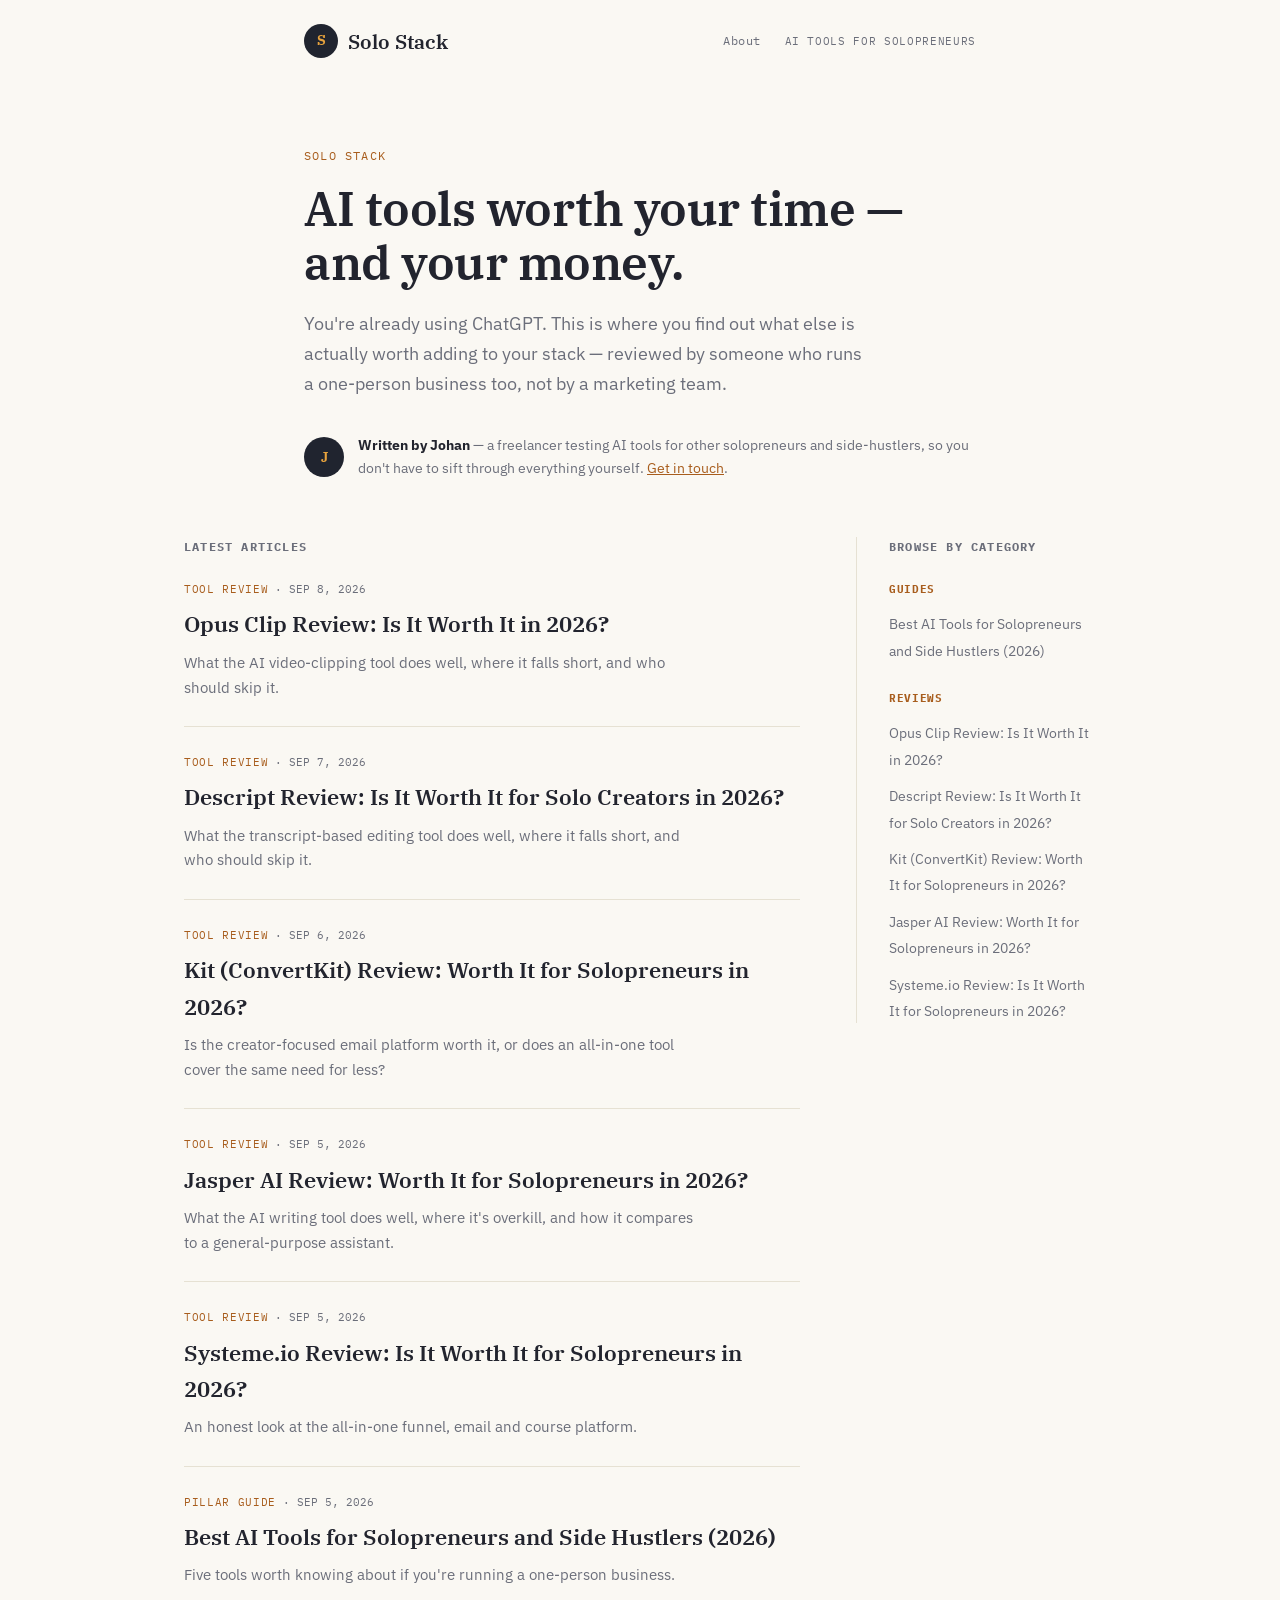
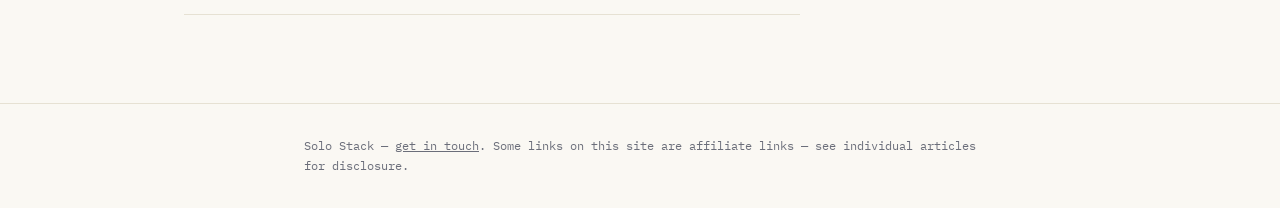
==== index.html @ bbc4b6cd "Daily growth research + technical SEO fixes Tasks 1, 2, 4 (growth-research routine): - GROWTH-IDEAS." ====
<!DOCTYPE html>
<html lang="en">
<head>
<meta charset="UTF-8">
<meta name="viewport" content="width=device-width, initial-scale=1.0">
<meta name="robots" content="index, follow, max-image-preview:large">
<meta name="google-site-verification" content="SEpS_wqrrKVFIqMO_SS4Vn17Q5BMtBhc1hnk3ogYM_o" />
<meta name="ahrefs-site-verification" content="18bd1f32940e25387798c286381d77ebb1db2bbf3f4e9638c54b902e2a8c98dd" />
<title>Solo Stack — AI tools for solopreneurs and side-hustlers</title>
<meta name="description" content="Honest, practical reviews of AI tools for freelancers, solopreneurs and side-hustlers. No hype, just what actually works.">
<link rel="canonical" href="https://johan1974.github.io/solo-stack-blog/">
<link rel="icon" type="image/svg+xml" href="assets/favicon.svg">
<link rel="apple-touch-icon" href="apple-touch-icon.png">
<link rel="manifest" href="manifest.json">
<link rel="preconnect" href="https://fonts.googleapis.com">
<link rel="preconnect" href="https://fonts.gstatic.com" crossorigin>
<link href="https://fonts.googleapis.com/css2?family=IBM+Plex+Serif:wght@600;700&family=IBM+Plex+Mono:wght@400;600&family=IBM+Plex+Sans:wght@400;700&display=swap" rel="stylesheet">
<link rel="alternate" type="application/rss+xml" title="Solo Stack" href="feed.xml">
<meta property="og:type" content="website">
<meta property="og:site_name" content="Solo Stack">
<meta property="og:title" content="Solo Stack — AI tools for solopreneurs and side-hustlers">
<meta property="og:description" content="Honest, practical reviews of AI tools for freelancers, solopreneurs and side-hustlers. No hype, just what actually works.">
<meta property="og:url" content="https://johan1974.github.io/solo-stack-blog/">
<meta property="og:image" content="https://johan1974.github.io/solo-stack-blog/assets/og-image.png">
<meta name="twitter:card" content="summary_large_image">
<meta name="twitter:title" content="Solo Stack — AI tools for solopreneurs and side-hustlers">
<meta name="twitter:description" content="Honest, practical reviews of AI tools for freelancers, solopreneurs and side-hustlers. No hype, just what actually works.">
<meta name="twitter:image" content="https://johan1974.github.io/solo-stack-blog/assets/og-image.png">
<link rel="stylesheet" href="style.css">
<script type="application/ld+json">
{
  "@context": "https://schema.org",
  "@type": "WebSite",
  "name": "Solo Stack",
  "url": "https://johan1974.github.io/solo-stack-blog/",
  "description": "Honest, practical reviews of AI tools for freelancers, solopreneurs and side-hustlers.",
  "author": {"@type": "Person", "name": "Johan"}
}
</script>
</head>
<body>

<header class="site">
  <div class="wrap">
    <a class="logo" href="./">
      <span class="mark"><span>S</span></span>
      <span class="name">Solo Stack</span>
    </a>
    <nav class="site-nav">
      <a href="about.html">About</a>
      <span class="tagline">AI tools for solopreneurs</span>
    </nav>
  </div>
</header>

<main>
<div class="hero wrap">
  <p class="eyebrow">Solo Stack</p>
  <h1>AI tools worth your time&nbsp;— and your money.</h1>
  <p class="lede">You're already using ChatGPT. This is where you find out what else is actually worth adding to your stack — reviewed by someone who runs a one-person business too, not by a marketing team.</p>

  <div class="author-line">
    <div class="avatar">J</div>
    <p><b>Written by Johan</b> — a freelancer testing AI tools for other solopreneurs and side-hustlers, so you don't have to sift through everything yourself. <a href="contact.html">Get in touch</a>.</p>
  </div>
</div>

<section class="articles wrap-wide">
  <div class="layout">

    <div>
      <h2>Latest articles</h2>
      <div class="article-list" id="article-list">
        <a class="article-card" href="articles/opus-clip-review.html">
          <p class="kicker">Tool review<span class="card-date"> · Sep 8, 2026</span></p>
          <h3>Opus Clip Review: Is It Worth It in 2026?</h3>
          <p>What the AI video-clipping tool does well, where it falls short, and who should skip it.</p>
        </a>

        <a class="article-card" href="articles/descript-review.html">
          <p class="kicker">Tool review<span class="card-date"> · Sep 7, 2026</span></p>
          <h3>Descript Review: Is It Worth It for Solo Creators in 2026?</h3>
          <p>What the transcript-based editing tool does well, where it falls short, and who should skip it.</p>
        </a>

        <a class="article-card" href="articles/kit-convertkit-review.html">
          <p class="kicker">Tool review<span class="card-date"> · Sep 6, 2026</span></p>
          <h3>Kit (ConvertKit) Review: Worth It for Solopreneurs in 2026?</h3>
          <p>Is the creator-focused email platform worth it, or does an all-in-one tool cover the same need for less?</p>
        </a>

        <a class="article-card" href="articles/jasper-ai-review.html">
          <p class="kicker">Tool review<span class="card-date"> · Sep 5, 2026</span></p>
          <h3>Jasper AI Review: Worth It for Solopreneurs in 2026?</h3>
          <p>What the AI writing tool does well, where it's overkill, and how it compares to a general-purpose assistant.</p>
        </a>

        <a class="article-card" href="articles/systeme-io-review.html">
          <p class="kicker">Tool review<span class="card-date"> · Sep 5, 2026</span></p>
          <h3>Systeme.io Review: Is It Worth It for Solopreneurs in 2026?</h3>
          <p>An honest look at the all-in-one funnel, email and course platform.</p>
        </a>

        <a class="article-card" href="articles/best-ai-tools-for-solopreneurs-2026.html">
          <p class="kicker">Pillar guide<span class="card-date"> · Sep 5, 2026</span></p>
          <h3>Best AI Tools for Solopreneurs and Side Hustlers (2026)</h3>
          <p>Five tools worth knowing about if you're running a one-person business.</p>
        </a>
      </div>
    </div>

    <aside class="sidebar" aria-label="Browse articles by category">
      <h2>Browse by category</h2>
      <div id="category-index">
        <div class="sidebar-cat" id="guides">
          <h3>Guides</h3>
          <ul>
            <li><a href="articles/best-ai-tools-for-solopreneurs-2026.html">Best AI Tools for Solopreneurs and Side Hustlers (2026)</a></li>
          </ul>
        </div>

        <div class="sidebar-cat" id="reviews">
          <h3>Reviews</h3>
          <ul>
            <li><a href="articles/opus-clip-review.html">Opus Clip Review: Is It Worth It in 2026?</a></li>
            <li><a href="articles/descript-review.html">Descript Review: Is It Worth It for Solo Creators in 2026?</a></li>
            <li><a href="articles/kit-convertkit-review.html">Kit (ConvertKit) Review: Worth It for Solopreneurs in 2026?</a></li>
            <li><a href="articles/jasper-ai-review.html">Jasper AI Review: Worth It for Solopreneurs in 2026?</a></li>
            <li><a href="articles/systeme-io-review.html">Systeme.io Review: Is It Worth It for Solopreneurs in 2026?</a></li>
          </ul>
        </div>
      </div>
    </aside>

  </div>
</section>
</main>

<footer class="site">
  <div class="wrap">
    Solo Stack — <a href="contact.html">get in touch</a>. Some links on this site are affiliate links — see individual articles for disclosure.
  </div>
</footer>

<script data-goatcounter="https://solo-stack-blog.goatcounter.com/count" async src="//gc.zgo.at/count.js"></script>
</body>
</html>
---- style.css ----
:root{
  --bg-page:#FAF8F3;
  --bg-frame:#F3F0E7;
  --bg-dark:#20242F;
  --ink:#22242E;
  --ink-dim:#6B6E7A;
  --accent:#A85D1D;
  --accent-soft:#E8A33D;
  --line:#E6E1D3;
  --mono:'IBM Plex Mono', ui-monospace, 'SF Mono', Consolas, monospace;
  --sans:'IBM Plex Sans', -apple-system, 'Segoe UI', sans-serif;
  --display:'IBM Plex Serif', Georgia, 'Times New Roman', serif;
}

*{box-sizing:border-box;}

html{scroll-behavior:smooth;}

body{
  background:var(--bg-page);
  color:var(--ink);
  font-family:var(--sans);
  line-height:1.65;
  margin:0;
}

.wrap{max-width:720px;margin:0 auto;padding:0 24px;}
.wrap-wide{max-width:960px;margin:0 auto;padding:0 24px;}

.layout{display:grid;grid-template-columns:1fr 240px;gap:56px;align-items:start;}
@media (max-width:760px){
  .layout{grid-template-columns:1fr;}
  /* The sidebar's left border/padding only make sense next to a column —
     once it stacks below the article list, switch to a top divider instead
     of leaving a stray vertical bar and indent with nothing beside it. */
  .sidebar{border-left:none;border-top:1px solid var(--line);padding-left:0;padding-top:36px;margin-top:8px;}
}

a{color:var(--accent);}
a:hover{color:var(--ink);}

/* ---- Header ---- */
header.site{
  padding:24px 0;
}
header.site .wrap{
  display:flex;
  align-items:center;
  justify-content:space-between;
  gap:16px;
  flex-wrap:wrap;
}
@media (max-width:600px){
  header.site .wrap{flex-direction:column;align-items:flex-start;gap:10px;}
  .site-nav{gap:16px;}
}
.logo{
  display:flex;
  align-items:center;
  gap:10px;
  text-decoration:none;
}
.logo .mark{
  width:34px;height:34px;border-radius:50%;
  background:var(--bg-dark);
  display:flex;align-items:center;justify-content:center;
  flex-shrink:0;
}
.logo .mark span{
  font-family:var(--display);font-weight:700;font-size:14px;color:var(--accent-soft);
}
.logo .name{
  font-family:var(--display);font-weight:600;font-size:20px;color:var(--ink);letter-spacing:0;
}
.site-nav{
  display:flex;
  align-items:center;
  gap:24px;
}
.site-nav a{
  font-family:var(--mono);
  font-size:12px;
  letter-spacing:0.04em;
  color:var(--ink-dim);
  text-decoration:none;
}
.site-nav a:hover{color:var(--accent);}
.tagline{
  font-family:var(--mono);
  font-size:11px;
  letter-spacing:0.06em;
  text-transform:uppercase;
  color:var(--ink-dim);
}

/* ---- Homepage ---- */
/* longhand on purpose: this element also carries .wrap, whose horizontal
   padding a `padding: Ypx 0 Zpx` shorthand here would silently zero out */
.hero{padding-top:64px;padding-bottom:48px;}
.eyebrow{
  font-family:var(--mono);
  font-size:12px;
  letter-spacing:0.1em;
  text-transform:uppercase;
  color:var(--accent);
  margin:0 0 16px;
}
h1{
  font-family:var(--display);
  font-weight:600;
  font-size:clamp(32px,6vw,48px);
  line-height:1.12;
  letter-spacing:-0.01em;
  margin:0 0 20px;
  color:var(--ink);
}
.lede{
  font-size:18px;
  color:var(--ink-dim);
  max-width:560px;
  margin:0 0 0;
}
.lede b{color:var(--ink);font-weight:600;}

.author-line{
  display:flex;
  gap:14px;
  align-items:center;
  margin:36px 0 0;
}
.author-line .avatar{
  width:40px;height:40px;border-radius:50%;flex-shrink:0;
  background:var(--bg-dark);
  display:flex;align-items:center;justify-content:center;
  font-family:var(--display);font-weight:600;color:var(--accent-soft);
  font-size:15px;
}
.author-line p{margin:0;font-size:14px;color:var(--ink-dim);}
.author-line p b{color:var(--ink);}

/* longhand on purpose: this element also carries .wrap-wide, see .hero above */
section.articles{padding-top:8px;padding-bottom:88px;}
section.articles h2{
  font-family:var(--mono);
  font-size:12px;
  letter-spacing:0.1em;
  text-transform:uppercase;
  color:var(--ink-dim);
  margin:0 0 24px;
}

.article-list{display:grid;}
.article-card{
  display:block;
  text-decoration:none;
  padding:26px 0;
  border-bottom:1px solid var(--line);
}
.article-list .article-card:first-child{padding-top:0;}
.article-card .kicker{
  font-family:var(--mono);
  font-size:11px;
  letter-spacing:0.06em;
  text-transform:uppercase;
  color:var(--accent);
  margin:0 0 8px;
}
.article-card .kicker .card-date{
  color:var(--ink-dim);
  letter-spacing:normal;
}
.article-card h3{
  font-family:var(--display);
  font-weight:600;
  font-size:22px;
  color:var(--ink);
  margin:0 0 8px;
  transition:color 0.15s ease;
}
.article-card:hover h3{color:var(--accent);}
.article-card p{
  font-size:15px;
  color:var(--ink-dim);
  margin:0;
  max-width:520px;
}

/* ---- Sidebar / category index ---- */
.sidebar{
  border-left:1px solid var(--line);
  padding-left:32px;
}
.sidebar h2{
  font-family:var(--mono);
  font-size:12px;
  letter-spacing:0.1em;
  text-transform:uppercase;
  color:var(--ink-dim);
  margin:0 0 22px;
}
.sidebar-cat{margin-bottom:26px;}
.sidebar-cat:last-child{margin-bottom:0;}
.sidebar-cat h3{
  font-family:var(--mono);
  font-size:11px;
  letter-spacing:0.06em;
  text-transform:uppercase;
  color:var(--accent);
  margin:0 0 12px;
}
.sidebar-cat ul{list-style:none;margin:0;padding:0;display:grid;gap:10px;}
.sidebar-cat a{
  font-size:14px;
  line-height:1.4;
  color:var(--ink-dim);
  text-decoration:none;
}
.sidebar-cat a:hover{color:var(--accent);}
.dim-note{font-size:13px;color:var(--ink-dim);margin:0;}

/* ---- Article page ---- */
/* longhand on purpose: this element also carries .wrap, see .hero above */
article.post{padding-top:56px;padding-bottom:88px;}
article.post .kicker{
  font-family:var(--mono);
  font-size:12px;
  letter-spacing:0.08em;
  text-transform:uppercase;
  color:var(--accent);
  margin:0 0 16px;
}
article.post h1{font-size:clamp(28px,5vw,42px);line-height:1.15;}
article.post .meta{
  font-family:var(--mono);
  font-size:12px;
  color:var(--ink-dim);
  margin:0 0 36px;
}
article.post .meta a{color:var(--ink-dim);}

.disclosure{
  font-size:14px;
  color:#5A5D68;
  background:var(--bg-frame);
  border-left:3px solid var(--accent-soft);
  padding:16px 20px;
  border-radius:0 4px 4px 0;
  margin:0 0 44px;
}
.disclosure b{color:var(--ink);}

article.post .content{font-size:17px;color:var(--ink);}
article.post .content > *{max-width:660px;}
article.post h2{
  font-family:var(--display);
  font-weight:600;
  font-size:27px;
  line-height:1.25;
  color:var(--ink);
  margin:48px 0 18px;
}
article.post h3{
  font-family:var(--sans);
  font-weight:700;
  font-size:18px;
  color:var(--ink);
  margin:30px 0 12px;
}
article.post p{margin:0 0 20px;color:var(--ink);}
article.post p.dim{color:var(--ink-dim);}
article.post ul,article.post ol{margin:0 0 20px;padding-left:22px;color:var(--ink);}
article.post li{margin-bottom:8px;}
article.post strong{color:var(--ink);}

.table-wrap{overflow-x:auto;margin:0 0 32px;}
table.compare{
  width:100%;
  border-collapse:collapse;
  font-size:14px;
  min-width:560px;
}
table.compare th,table.compare td{
  border-bottom:1px solid var(--line);
  padding:12px 16px;
  text-align:left;
}
table.compare th{
  font-family:var(--mono);
  font-size:11px;
  letter-spacing:0.05em;
  text-transform:uppercase;
  color:var(--ink-dim);
  border-bottom:2px solid var(--ink);
}
/* Below 600px, a wide comparison table just forces sideways scrolling,
   which is what made it hard to read on a phone — stack each row as a
   labeled card instead. */
@media (max-width:600px){
  .table-wrap{overflow-x:visible;}
  table.compare{min-width:0;}
  table.compare thead{display:none;}
  table.compare,table.compare tbody,table.compare tr,table.compare td{display:block;width:100%;}
  table.compare tr{margin-bottom:16px;border:1px solid var(--line);border-radius:6px;padding:4px 16px;}
  table.compare tr:last-child{margin-bottom:0;}
  table.compare td{border-bottom:1px solid var(--line);padding:10px 0;}
  table.compare td:last-child{border-bottom:none;}
  table.compare td::before{
    content:attr(data-label);
    display:block;
    font-family:var(--mono);
    font-size:11px;
    letter-spacing:0.05em;
    text-transform:uppercase;
    color:var(--ink-dim);
    margin-bottom:4px;
  }
}

.cta-box{
  background:var(--bg-frame);
  border-radius:6px;
  padding:26px 28px;
  margin:36px 0;
}
.cta-box p{margin:0 0 14px;}
.btn{
  display:inline-block;
  font-family:var(--mono);
  font-size:13px;
  font-weight:600;
  letter-spacing:0.03em;
  text-transform:uppercase;
  text-decoration:none;
  background:var(--accent);
  color:#FFF9EF;
  padding:12px 22px;
  border-radius:4px;
}
.btn:hover{background:var(--ink);color:#FFF9EF;}

.faq dt{font-family:var(--display);font-weight:600;font-size:16px;color:var(--ink);margin:0 0 6px;}
.faq dd{margin:0 0 22px;color:var(--ink-dim);}

/* ---- Share row ---- */
.share-row{
  margin:44px 0 0;
  padding-top:32px;
  border-top:1px solid var(--line);
}
.share-row p{
  font-family:var(--mono);
  font-size:11px;
  letter-spacing:0.06em;
  text-transform:uppercase;
  color:var(--ink-dim);
  margin:0 0 14px;
}
.share-links{display:flex;flex-wrap:wrap;gap:10px;}
.share-links a,
.share-links button{
  display:inline-flex;
  align-items:center;
  gap:7px;
  font-family:var(--mono);
  font-size:13px;
  color:var(--ink);
  background:none;
  text-decoration:none;
  border:1px solid var(--line);
  border-radius:999px;
  padding:8px 16px;
  cursor:pointer;
  transition:border-color 0.15s ease,color 0.15s ease;
}
.share-links svg{flex-shrink:0;}
.share-links a:hover,
.share-links button:hover{border-color:var(--accent);color:var(--accent);}
.share-links button.copied{border-color:var(--accent);color:var(--accent);}

/* ---- Subscribe box ---- */
.subscribe-box{
  background:var(--bg-frame);
  border-radius:6px;
  padding:28px 28px 30px;
  margin:44px 0 0;
}
.subscribe-box p.kicker{margin:0 0 10px;color:#8B4B18;}
.subscribe-box h3{
  font-family:var(--display);
  font-weight:600;
  font-size:20px;
  color:var(--ink);
  margin:0 0 8px;
}
.subscribe-box .subscribe-intro{
  font-size:14px;
  color:#5A5D68;
  margin:0 0 18px;
}
.subscribe-freq{display:flex;flex-wrap:wrap;gap:18px;margin:0 0 16px;}
.subscribe-freq label{
  display:flex;
  align-items:center;
  gap:7px;
  font-size:14px;
  color:var(--ink);
  cursor:pointer;
}

/* Kit's own embedded form markup — Kit's generated <style> block was left
   out on purpose (it's ~300 lines of default blue-button styling); these
   rules restyle their (unmodified, working) HTML to match the site instead. */
.subscribe-kit-slot .formkit-fields{display:flex;flex-wrap:wrap;gap:10px;list-style:none;margin:0;padding:0;}
.subscribe-kit-slot .formkit-field{flex:1 1 220px;margin:0;}
.subscribe-kit-slot .formkit-input{
  width:100%;
  font-family:var(--sans);
  font-size:15px;
  color:var(--ink);
  background:#FFFFFF;
  border:1px solid var(--line);
  border-radius:4px;
  padding:10px 12px;
}
.subscribe-kit-slot .formkit-input:focus{outline:none;border-color:var(--accent);}
.subscribe-kit-slot .formkit-submit{
  flex:0 0 auto;
  display:inline-flex;
  align-items:center;
  justify-content:center;
  font-family:var(--mono);
  font-size:13px;
  font-weight:600;
  letter-spacing:0.03em;
  text-transform:uppercase;
  text-decoration:none;
  background:var(--accent);
  color:#FFF9EF;
  padding:12px 22px;
  border:none;
  border-radius:4px;
  cursor:pointer;
  position:relative;
}
.subscribe-kit-slot .formkit-submit:hover{background:var(--ink);}
.subscribe-kit-slot .formkit-submit span{position:relative;z-index:1;}
.subscribe-kit-slot .formkit-spinner{display:none;}
.subscribe-kit-slot .formkit-submit[data-active] span{opacity:0;}
.subscribe-kit-slot .formkit-submit[data-active] .formkit-spinner{
  display:flex;gap:3px;position:absolute;left:0;right:0;top:0;bottom:0;
  align-items:center;justify-content:center;
}
.subscribe-kit-slot .formkit-spinner div{
  width:5px;height:5px;border-radius:50%;background:#FFF9EF;opacity:0.6;
}
.subscribe-kit-slot .formkit-alert{
  list-style:none;margin:14px 0 0;padding:12px 16px;
  border-radius:4px;font-size:14px;
}
.subscribe-kit-slot .formkit-alert:empty{display:none;margin:0;padding:0;}
.subscribe-kit-slot .formkit-alert-success{background:var(--bg-page);border:1px solid var(--accent-soft);color:var(--ink);}
.subscribe-kit-slot .formkit-alert-error{background:#FDE8E2;border:1px solid #F2643B;color:#9A2F16;}
.subscribe-kit-slot .formkit-powered-by-convertkit-container{margin:10px 0 0;}
.subscribe-kit-slot .formkit-powered-by-convertkit{
  font-family:var(--mono);font-size:11px;color:#5A5D68;
  text-decoration:none;
}
.subscribe-kit-slot .formkit-powered-by-convertkit:hover{opacity:1;color:var(--accent);}

/* ---- Contact form ---- */
#contact-thanks{
  background:var(--bg-frame);
  border-left:3px solid var(--accent-soft);
  padding:16px 20px;
  border-radius:0 4px 4px 0;
}
.contact-form{display:grid;gap:6px;max-width:480px;margin-top:28px;}
.contact-form label{
  font-family:var(--mono);
  font-size:11px;
  letter-spacing:0.05em;
  text-transform:uppercase;
  color:var(--ink-dim);
  margin:14px 0 0;
}
.contact-form label:first-of-type{margin-top:0;}
.contact-form input[type="text"],
.contact-form input[type="email"],
.contact-form select,
.contact-form textarea{
  font-family:var(--sans);
  font-size:15px;
  color:var(--ink);
  background:#FFFFFF;
  border:1px solid var(--line);
  border-radius:4px;
  padding:10px 12px;
  width:100%;
}
.contact-form input:focus,
.contact-form select:focus,
.contact-form textarea:focus{
  outline:none;
  border-color:var(--accent);
}
.contact-form textarea{resize:vertical;font-family:var(--sans);}
.contact-form .btn{
  margin-top:22px;
  border:none;
  cursor:pointer;
  justify-self:start;
}

/* ---- Small-screen legibility ---- */
/* Small uppercase, letter-spaced mono labels (kickers, nav, tagline) read fine
   at desktop distance but get hard to scan at phone size — nudge them up. */
@media (max-width:480px){
  .tagline,.site-nav a{font-size:13px;}
  .article-card .kicker,article.post .kicker{font-size:12px;}
  .sidebar-cat h3{font-size:12px;}
  section.articles h2,.sidebar h2{font-size:13px;}
}

/* ---- Footer ---- */
footer.site{
  border-top:1px solid var(--line);
  padding:32px 0;
  font-family:var(--mono);
  font-size:12px;
  color:var(--ink-dim);
}
footer.site a{color:var(--ink-dim);}
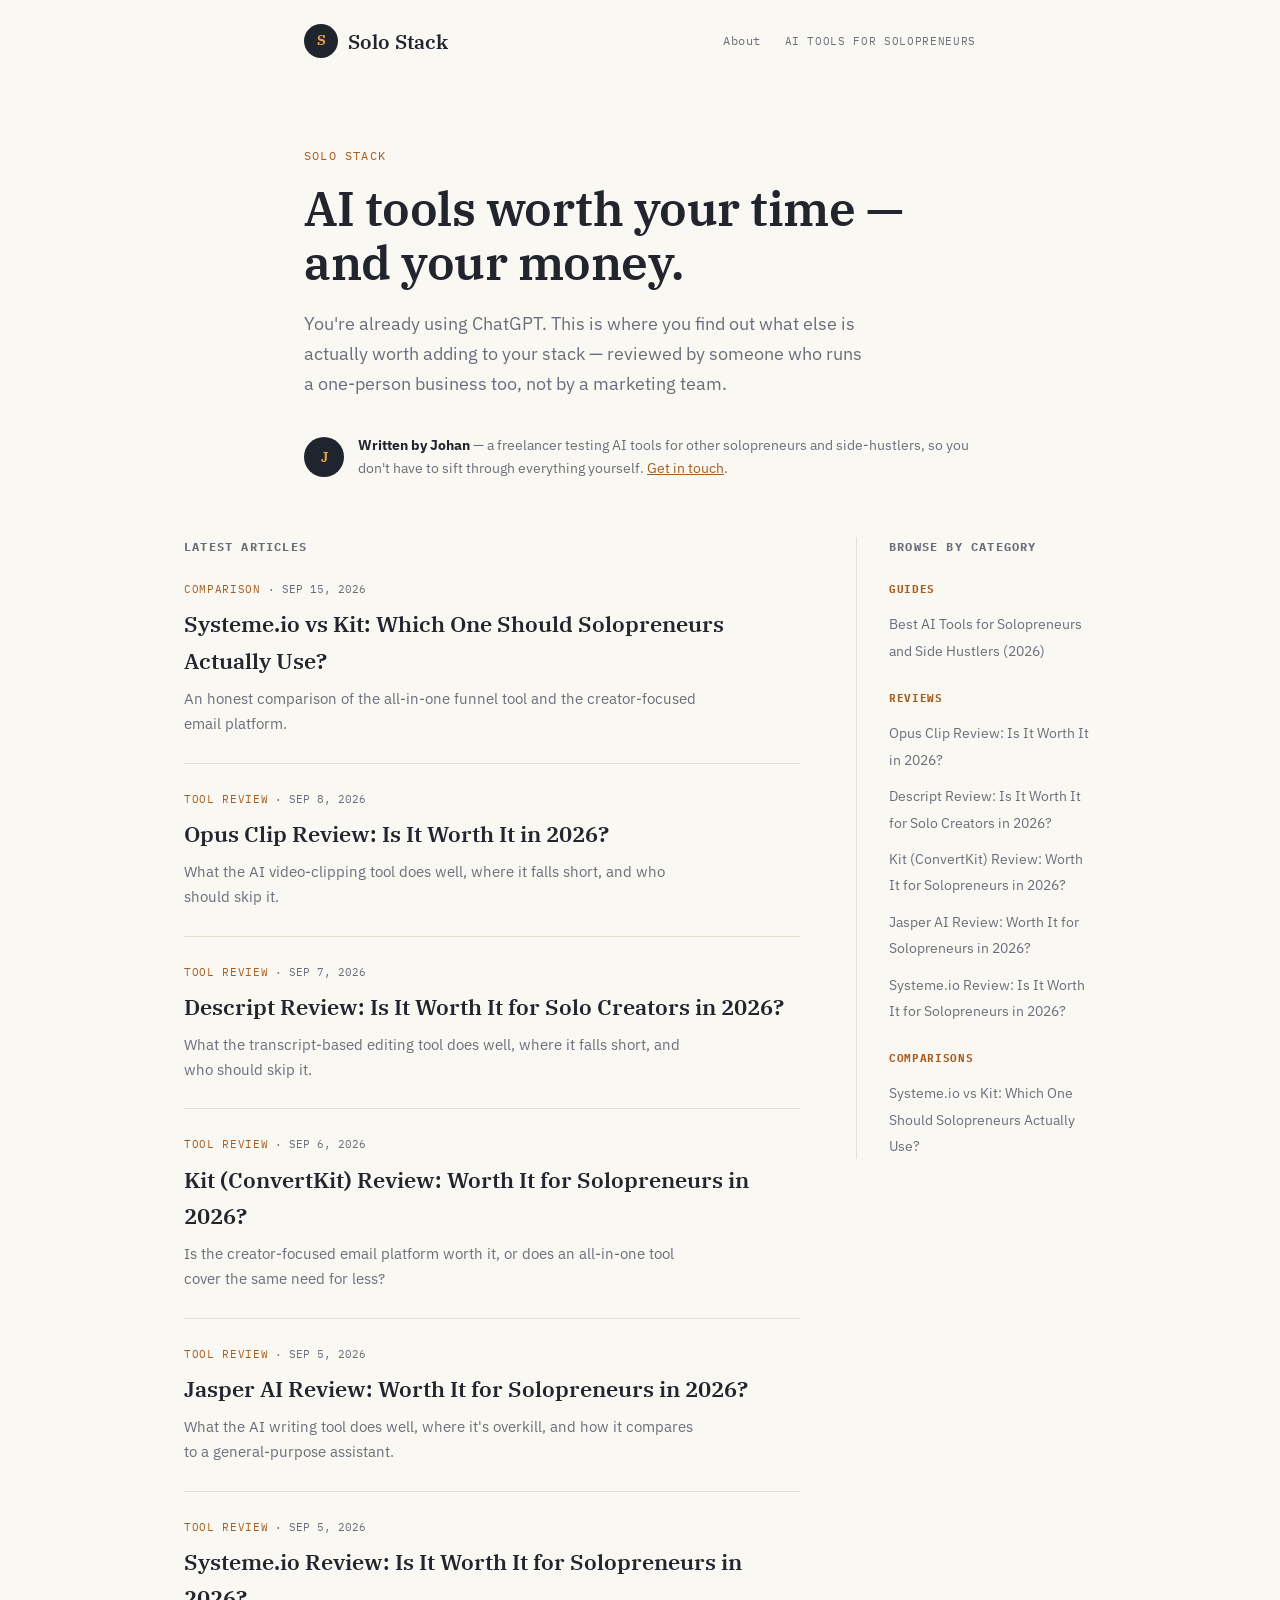
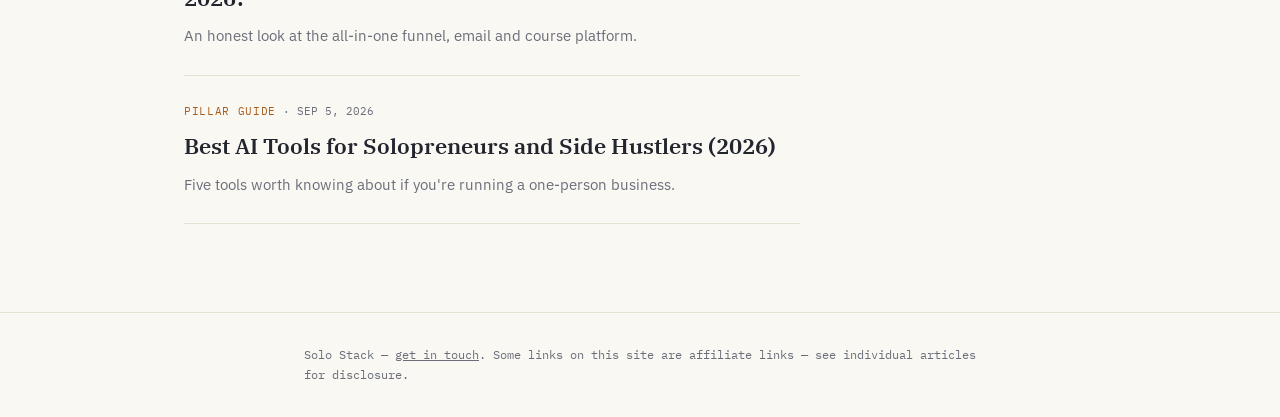
==== commit eace4971: "Merge ad7218f4f62a6dae6da7be991ba8d45717883fb3 into a1e1af412ede002ceb336df1edfacf0cf5e50c13" ====
--- a/index.html
+++ b/index.html
@@ -71,6 +71,12 @@
     <div>
       <h2>Latest articles</h2>
       <div class="article-list" id="article-list">
+        <a class="article-card" href="articles/systeme-io-vs-kit.html">
+          <p class="kicker">Comparison<span class="card-date"> · Sep 15, 2026</span></p>
+          <h3>Systeme.io vs Kit: Which One Should Solopreneurs Actually Use?</h3>
+          <p>An honest comparison of the all-in-one funnel tool and the creator-focused email platform.</p>
+        </a>
+
         <a class="article-card" href="articles/opus-clip-review.html">
           <p class="kicker">Tool review<span class="card-date"> · Sep 8, 2026</span></p>
           <h3>Opus Clip Review: Is It Worth It in 2026?</h3>
@@ -129,6 +135,13 @@
             <li><a href="articles/systeme-io-review.html">Systeme.io Review: Is It Worth It for Solopreneurs in 2026?</a></li>
           </ul>
         </div>
+
+        <div class="sidebar-cat" id="comparisons">
+          <h3>Comparisons</h3>
+          <ul>
+            <li><a href="articles/systeme-io-vs-kit.html">Systeme.io vs Kit: Which One Should Solopreneurs Actually Use?</a></li>
+          </ul>
+        </div>
       </div>
     </aside>
 
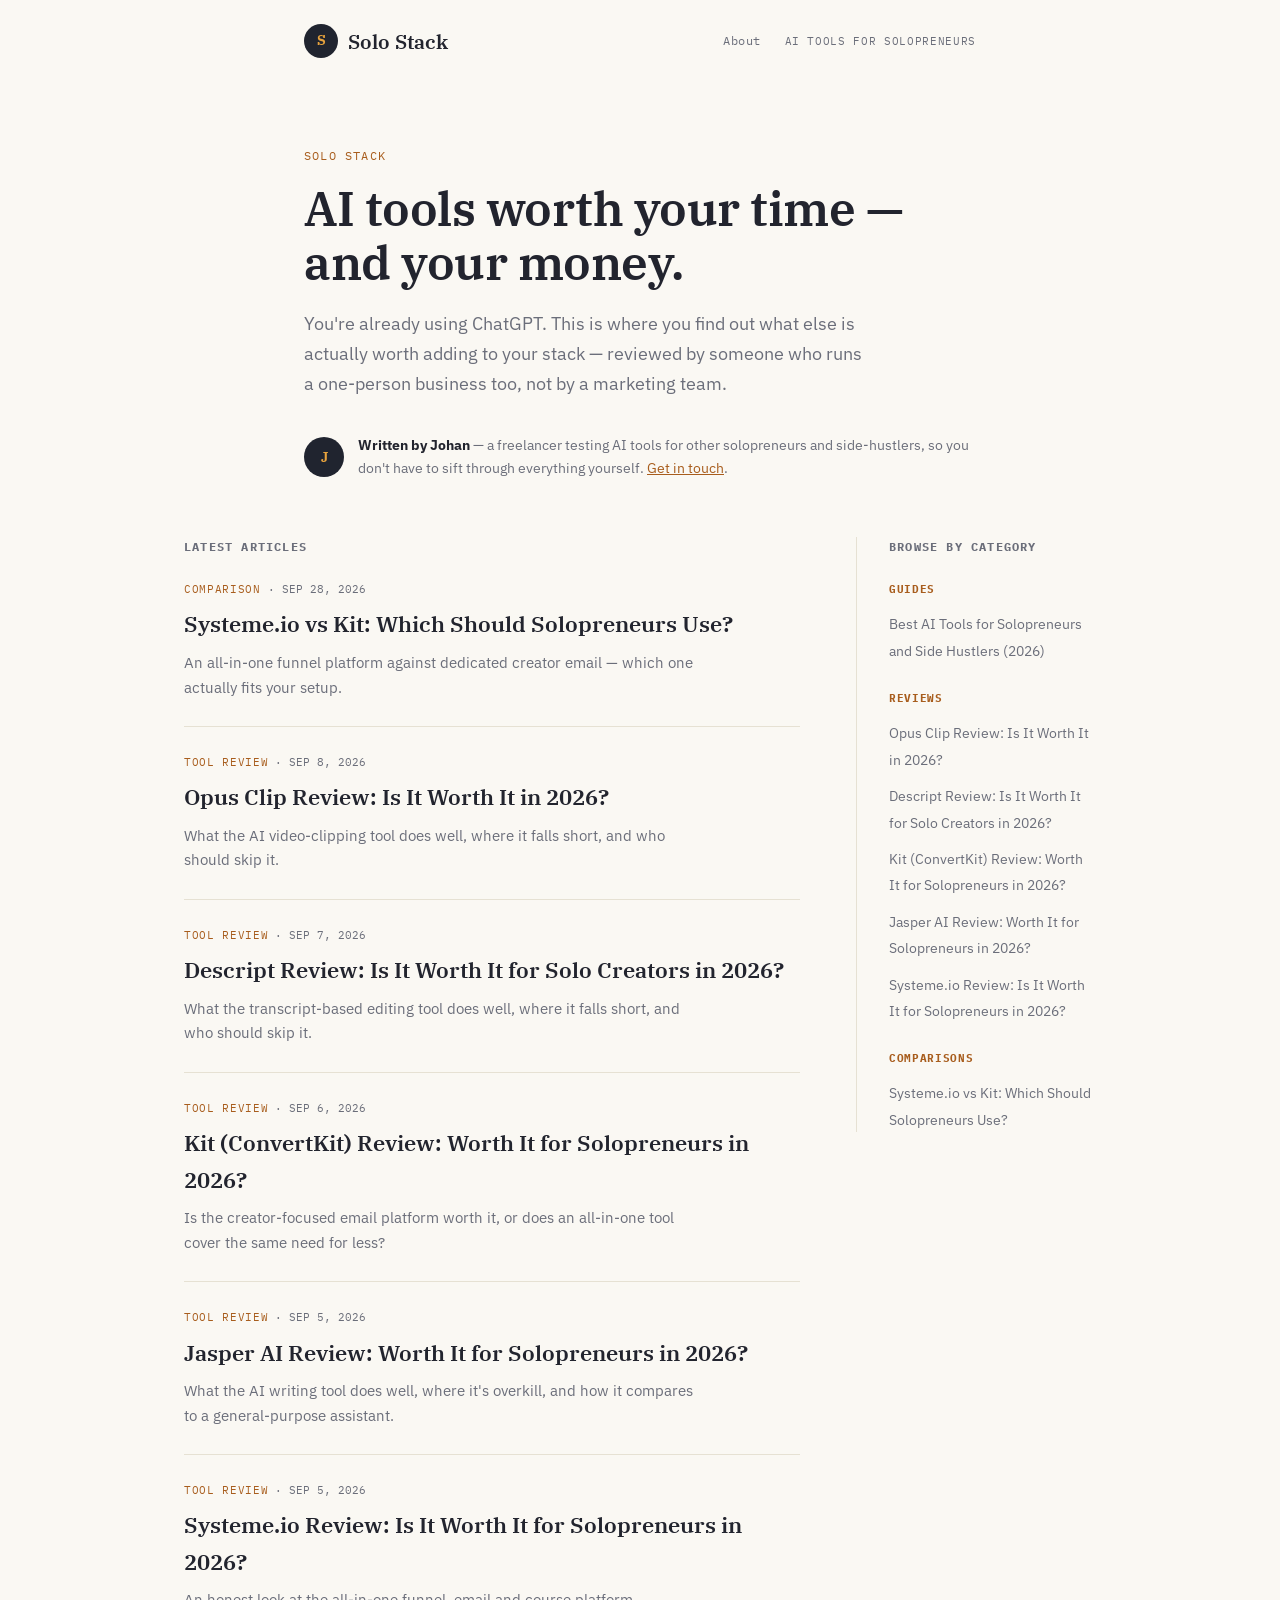
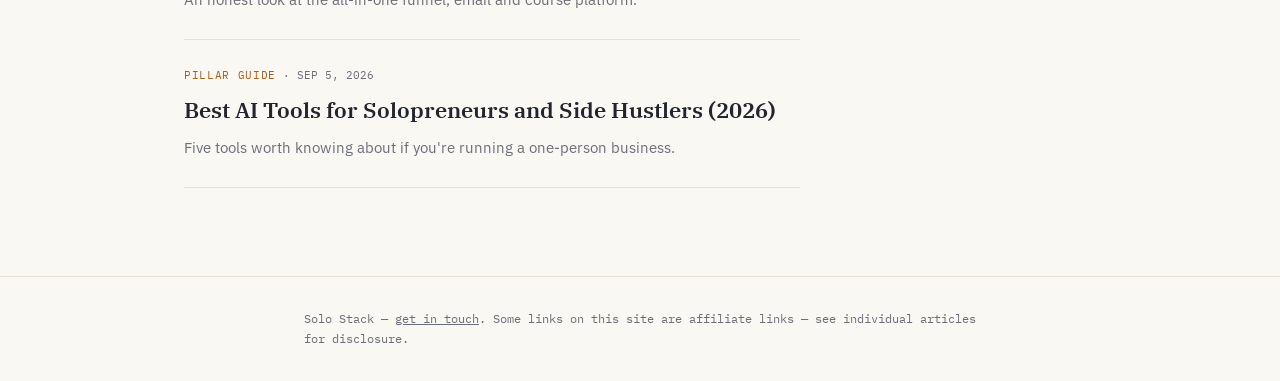
==== commit bdd916a8: "Merge 73e888799ec0de50b46b1feca0f67e2156b55172 into a1e1af412ede002ceb336df1edfacf0cf5e50c13" ====
--- a/index.html
+++ b/index.html
@@ -72,9 +72,9 @@
       <h2>Latest articles</h2>
       <div class="article-list" id="article-list">
         <a class="article-card" href="articles/systeme-io-vs-kit.html">
-          <p class="kicker">Comparison<span class="card-date"> · Sep 15, 2026</span></p>
-          <h3>Systeme.io vs Kit: Which One Should Solopreneurs Actually Use?</h3>
-          <p>An honest comparison of the all-in-one funnel tool and the creator-focused email platform.</p>
+          <p class="kicker">Comparison<span class="card-date"> · Sep 28, 2026</span></p>
+          <h3>Systeme.io vs Kit: Which Should Solopreneurs Use?</h3>
+          <p>An all-in-one funnel platform against dedicated creator email — which one actually fits your setup.</p>
         </a>
 
         <a class="article-card" href="articles/opus-clip-review.html">
@@ -139,7 +139,7 @@
         <div class="sidebar-cat" id="comparisons">
           <h3>Comparisons</h3>
           <ul>
-            <li><a href="articles/systeme-io-vs-kit.html">Systeme.io vs Kit: Which One Should Solopreneurs Actually Use?</a></li>
+            <li><a href="articles/systeme-io-vs-kit.html">Systeme.io vs Kit: Which Should Solopreneurs Use?</a></li>
           </ul>
         </div>
       </div>
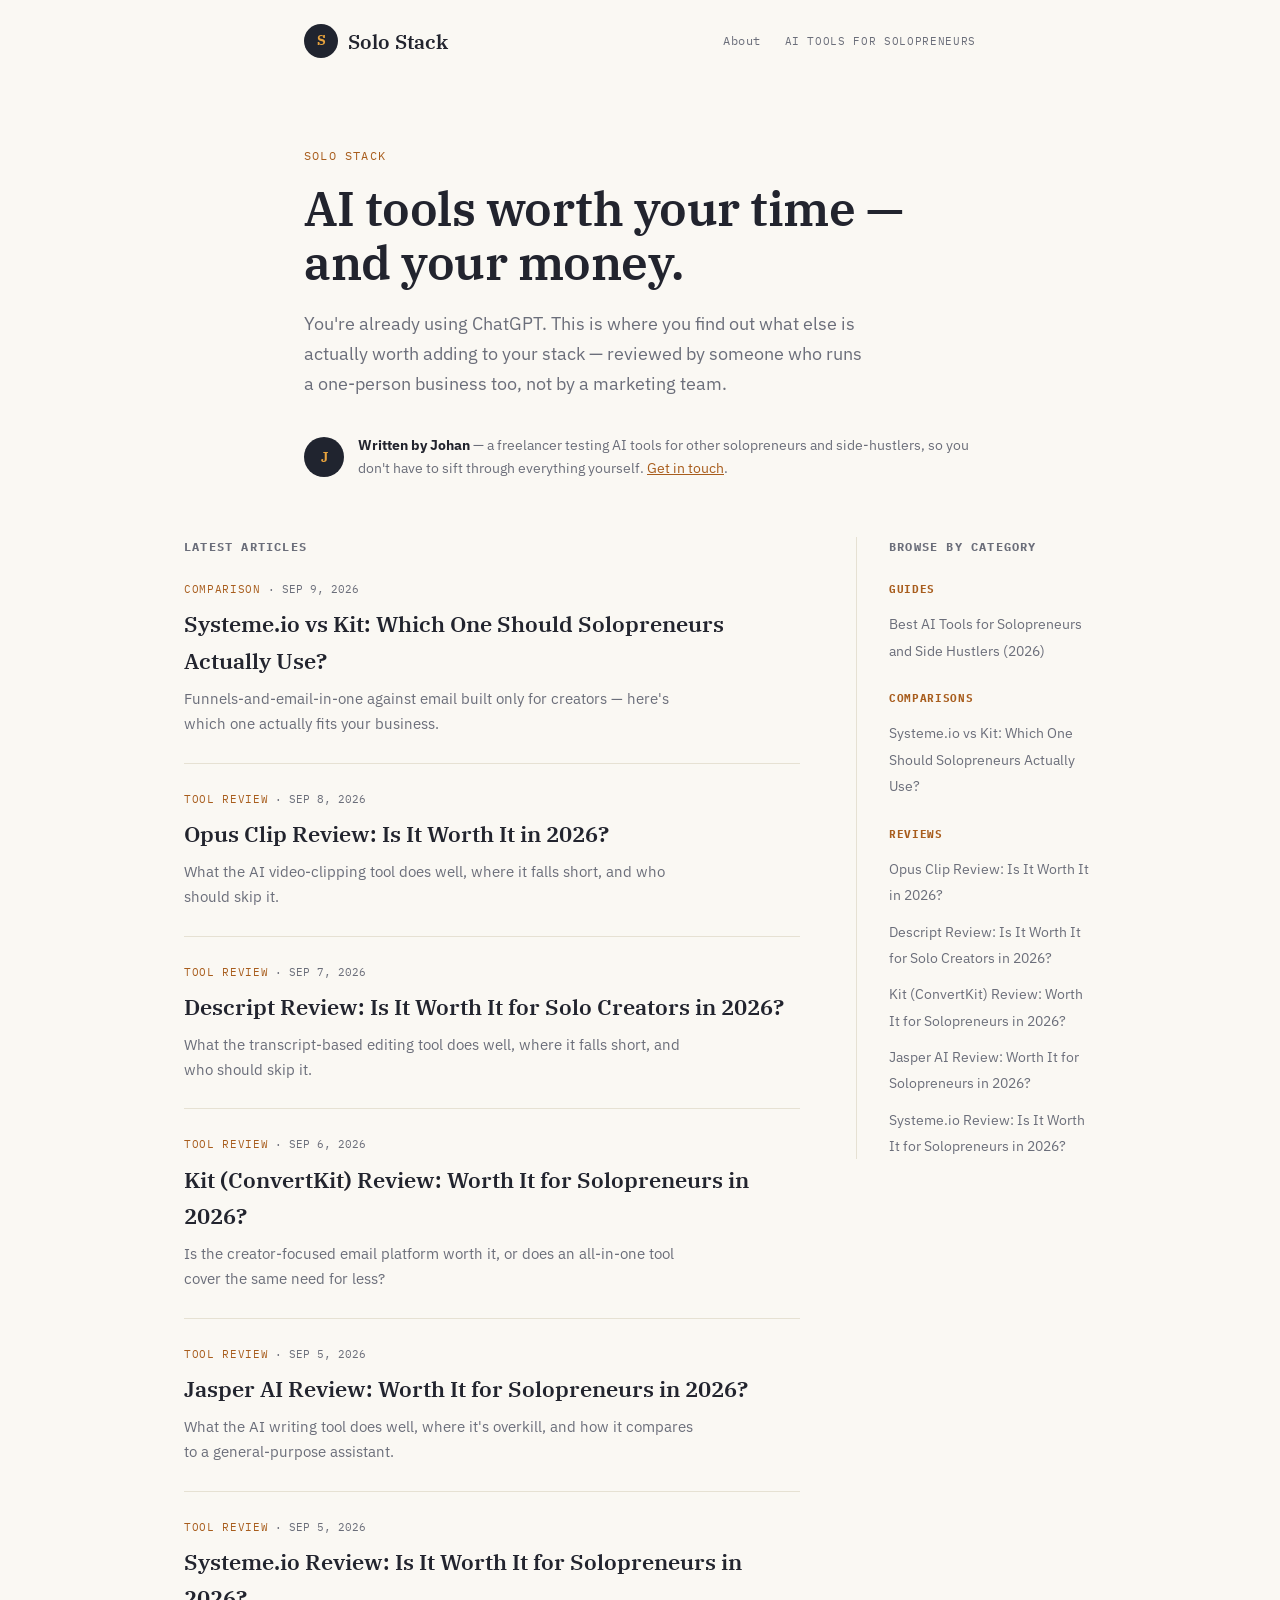
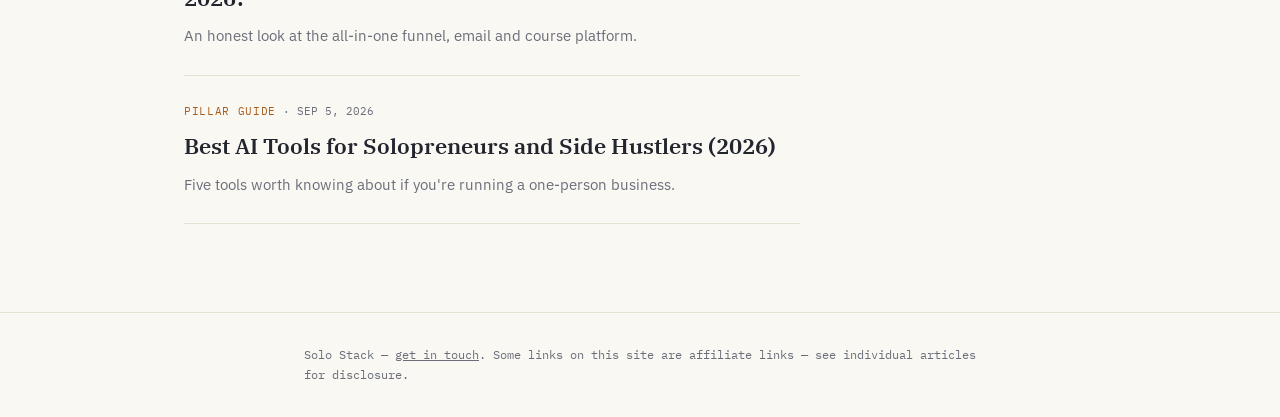
==== commit f4144cab: "Merge 37cb1d7ce141e4d1ef5490035ddfe5a41faefdf9 into c183899833f576f6706927900741a391a8e5dd8b" ====
--- a/index.html
+++ b/index.html
@@ -72,9 +72,9 @@
       <h2>Latest articles</h2>
       <div class="article-list" id="article-list">
         <a class="article-card" href="articles/systeme-io-vs-kit.html">
-          <p class="kicker">Comparison<span class="card-date"> · Sep 28, 2026</span></p>
-          <h3>Systeme.io vs Kit: Which Should Solopreneurs Use?</h3>
-          <p>An all-in-one funnel platform against dedicated creator email — which one actually fits your setup.</p>
+          <p class="kicker">Comparison<span class="card-date"> · Sep 9, 2026</span></p>
+          <h3>Systeme.io vs Kit: Which One Should Solopreneurs Actually Use?</h3>
+          <p>Funnels-and-email-in-one against email built only for creators — here's which one actually fits your business.</p>
         </a>
 
         <a class="article-card" href="articles/opus-clip-review.html">
@@ -125,6 +125,13 @@
           </ul>
         </div>
 
+        <div class="sidebar-cat" id="comparisons">
+          <h3>Comparisons</h3>
+          <ul>
+            <li><a href="articles/systeme-io-vs-kit.html">Systeme.io vs Kit: Which One Should Solopreneurs Actually Use?</a></li>
+          </ul>
+        </div>
+
         <div class="sidebar-cat" id="reviews">
           <h3>Reviews</h3>
           <ul>
@@ -133,13 +140,6 @@
             <li><a href="articles/kit-convertkit-review.html">Kit (ConvertKit) Review: Worth It for Solopreneurs in 2026?</a></li>
             <li><a href="articles/jasper-ai-review.html">Jasper AI Review: Worth It for Solopreneurs in 2026?</a></li>
             <li><a href="articles/systeme-io-review.html">Systeme.io Review: Is It Worth It for Solopreneurs in 2026?</a></li>
-          </ul>
-        </div>
-
-        <div class="sidebar-cat" id="comparisons">
-          <h3>Comparisons</h3>
-          <ul>
-            <li><a href="articles/systeme-io-vs-kit.html">Systeme.io vs Kit: Which Should Solopreneurs Use?</a></li>
           </ul>
         </div>
       </div>
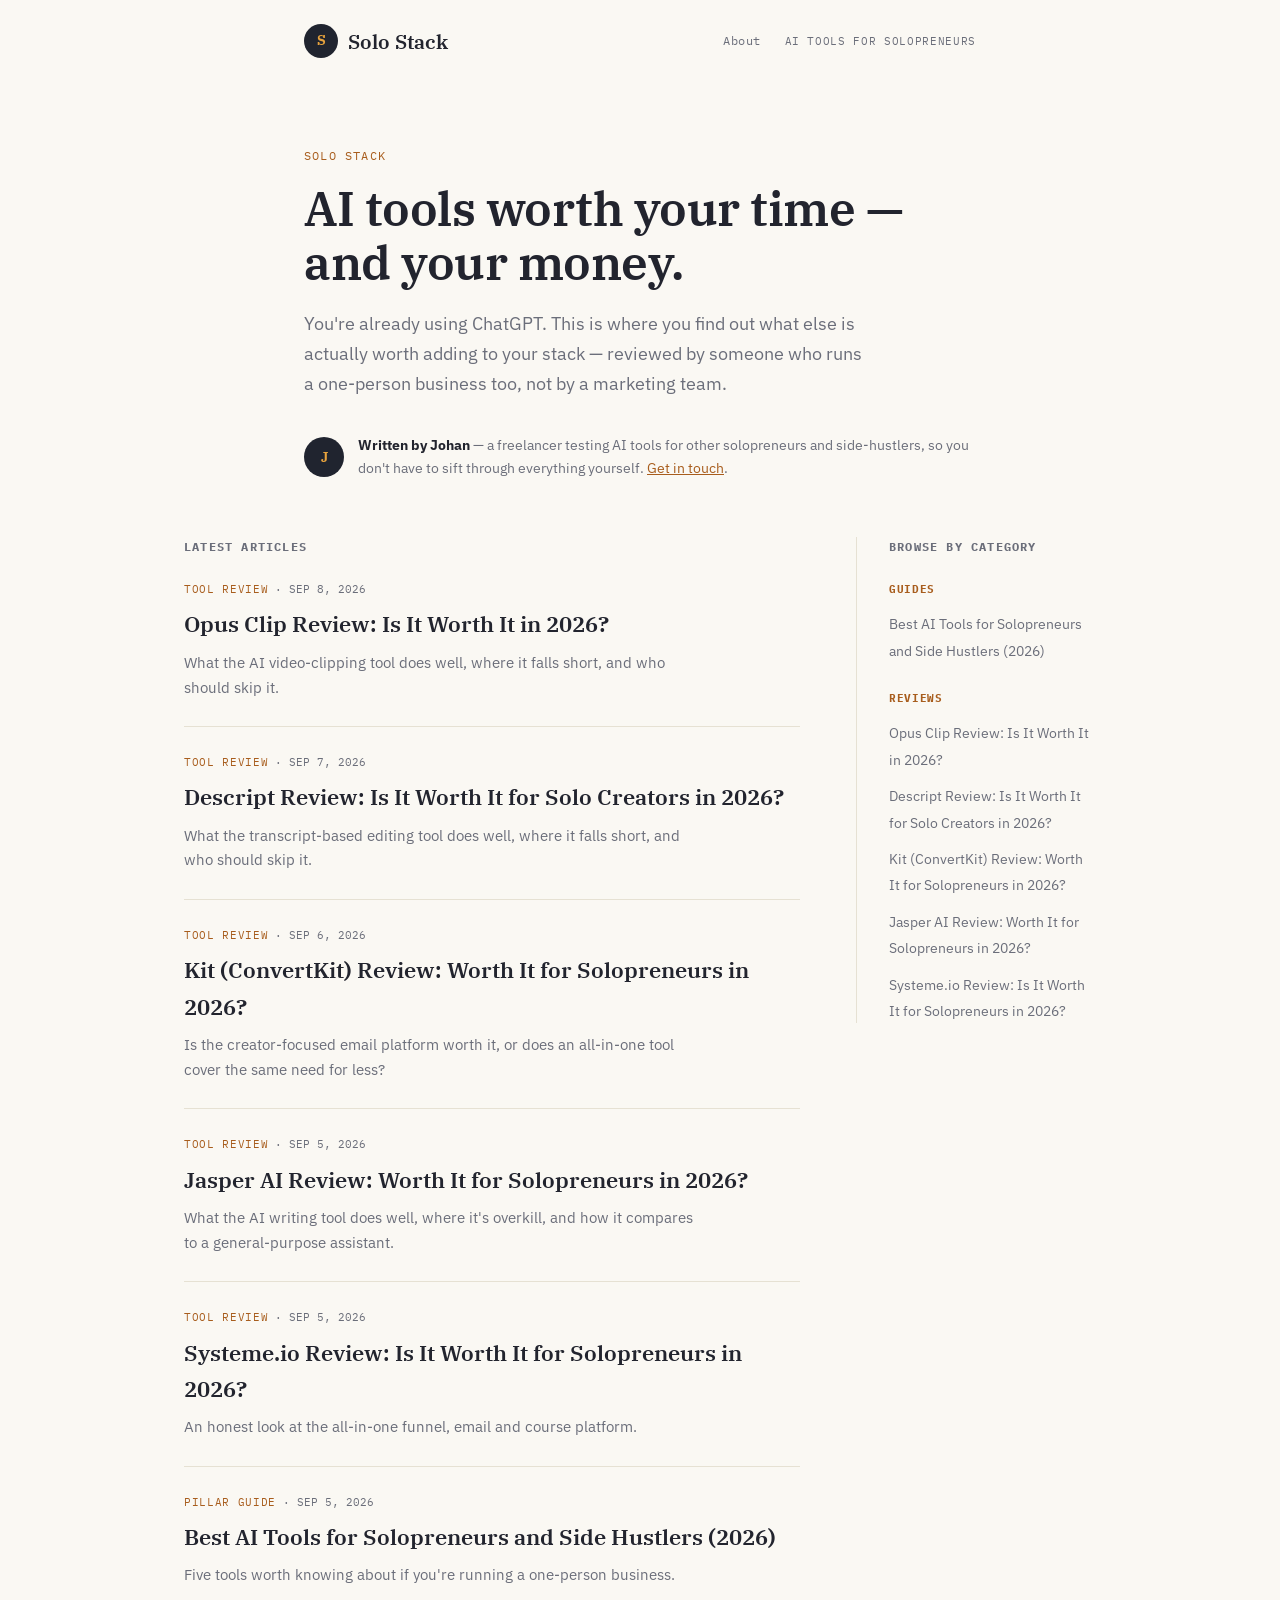
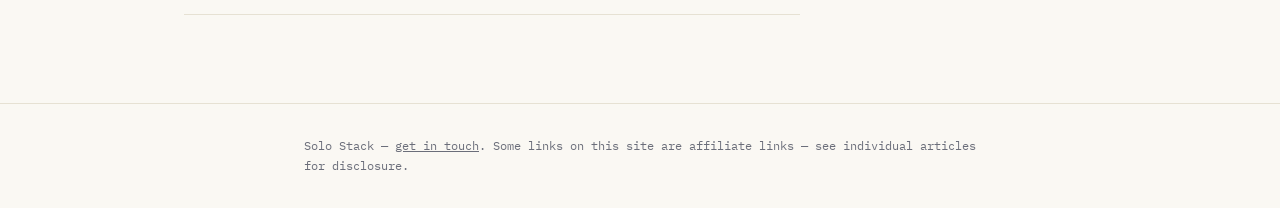
==== commit c8de8b62: "Daily growth research + technical accessibility fix (tasks 1, 2, 3) - GROWTH-IDEAS.md: 3 new free ta" ====
--- a/index.html
+++ b/index.html
@@ -46,7 +46,7 @@
       <span class="mark"><span>S</span></span>
       <span class="name">Solo Stack</span>
     </a>
-    <nav class="site-nav">
+    <nav class="site-nav" aria-label="Site navigation">
       <a href="about.html">About</a>
       <span class="tagline">AI tools for solopreneurs</span>
     </nav>
@@ -71,12 +71,6 @@
     <div>
       <h2>Latest articles</h2>
       <div class="article-list" id="article-list">
-        <a class="article-card" href="articles/systeme-io-vs-kit.html">
-          <p class="kicker">Comparison<span class="card-date"> · Sep 9, 2026</span></p>
-          <h3>Systeme.io vs Kit: Which One Should Solopreneurs Actually Use?</h3>
-          <p>Funnels-and-email-in-one against email built only for creators — here's which one actually fits your business.</p>
-        </a>
-
         <a class="article-card" href="articles/opus-clip-review.html">
           <p class="kicker">Tool review<span class="card-date"> · Sep 8, 2026</span></p>
           <h3>Opus Clip Review: Is It Worth It in 2026?</h3>
@@ -125,13 +119,6 @@
           </ul>
         </div>
 
-        <div class="sidebar-cat" id="comparisons">
-          <h3>Comparisons</h3>
-          <ul>
-            <li><a href="articles/systeme-io-vs-kit.html">Systeme.io vs Kit: Which One Should Solopreneurs Actually Use?</a></li>
-          </ul>
-        </div>
-
         <div class="sidebar-cat" id="reviews">
           <h3>Reviews</h3>
           <ul>
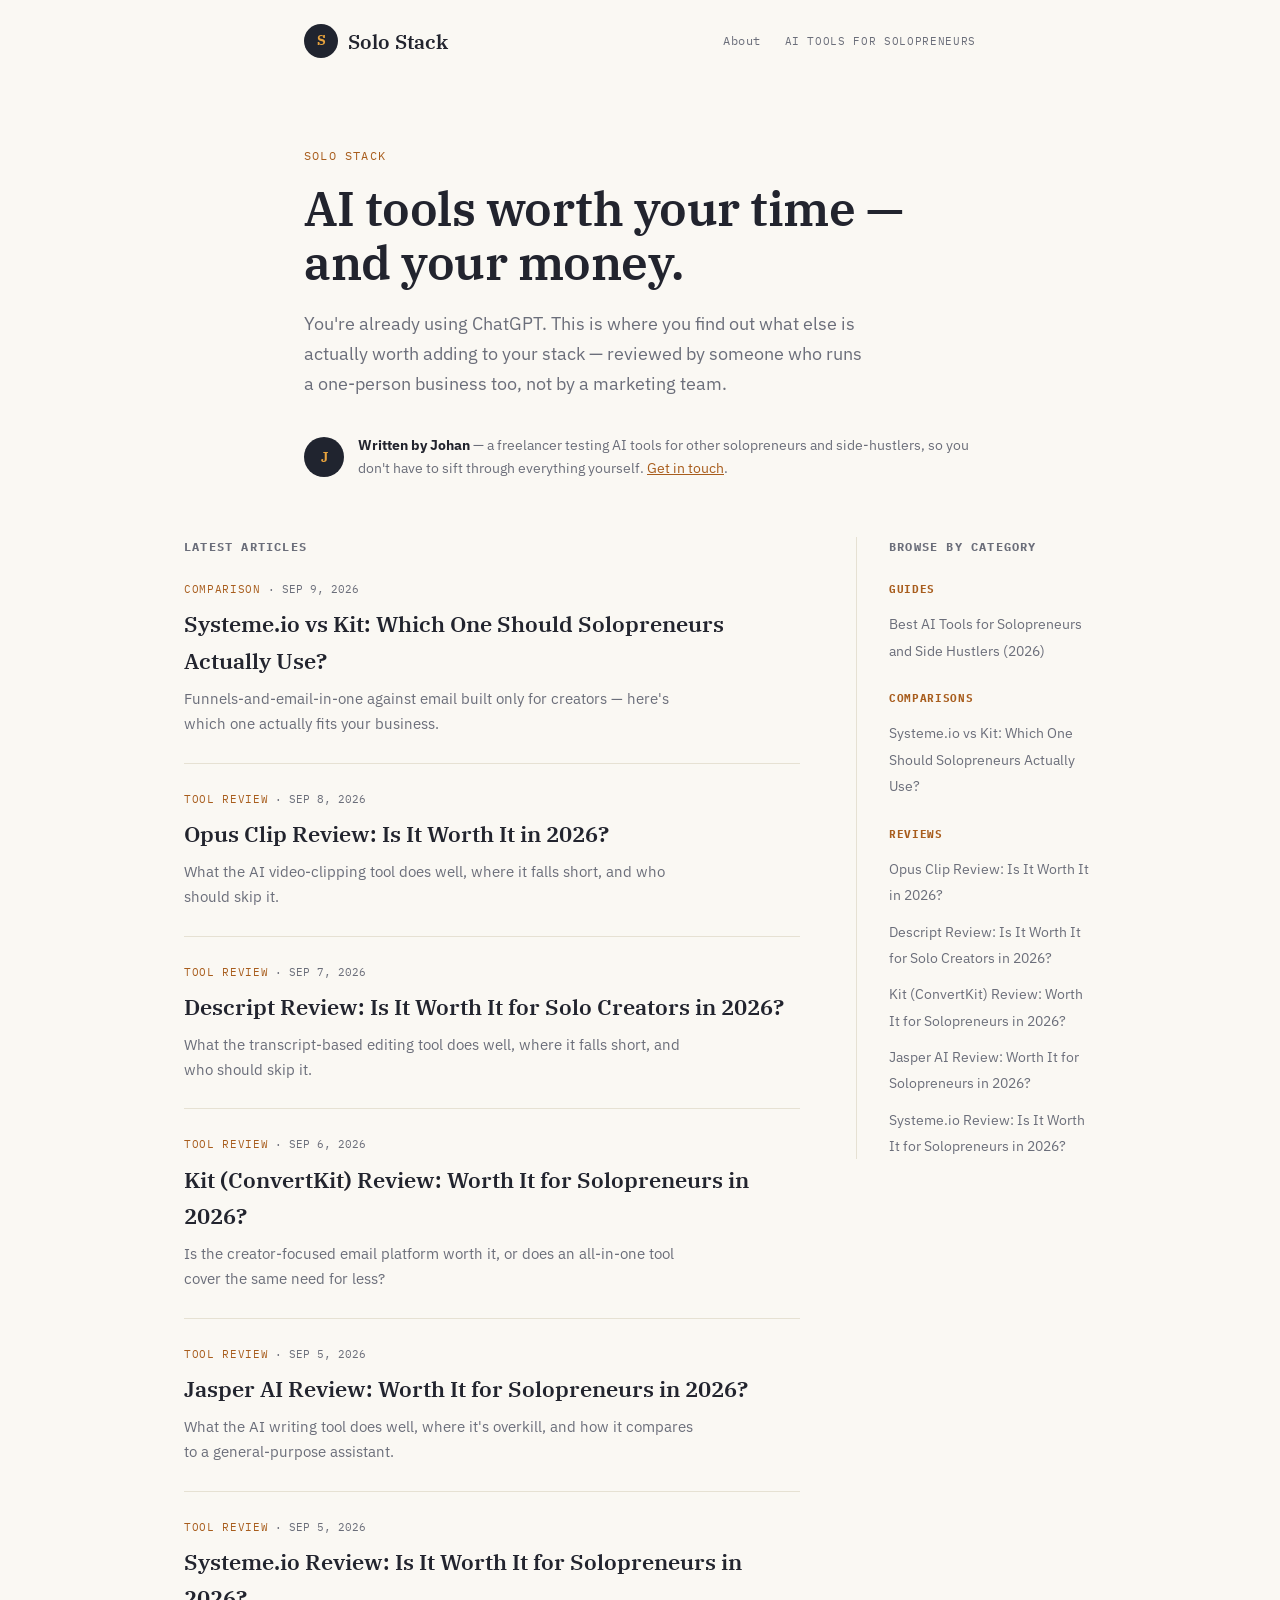
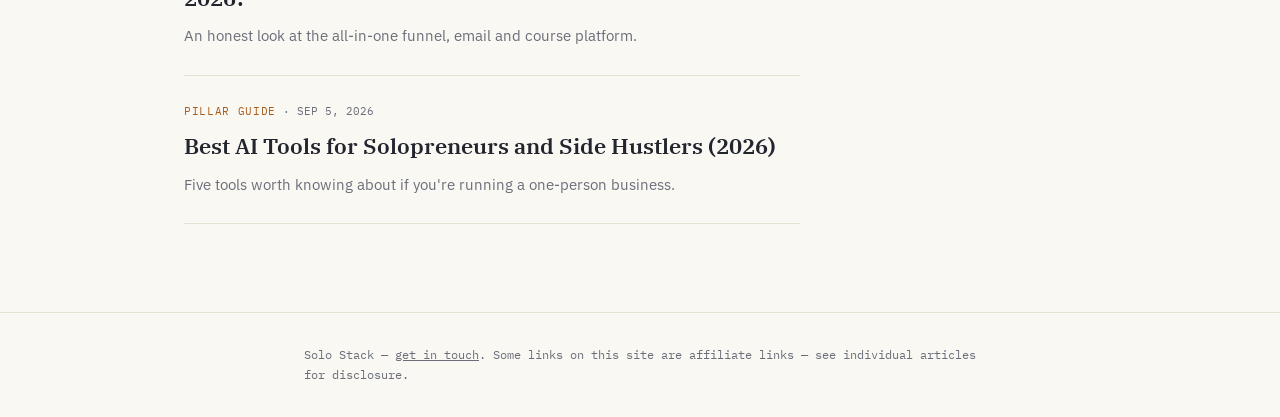
==== commit 5b443d33: "Merge 37cb1d7ce141e4d1ef5490035ddfe5a41faefdf9 into dbb2af84d59d9989476c0bd78d73d9ea99944dc8" ====
--- a/index.html
+++ b/index.html
@@ -71,6 +71,12 @@
     <div>
       <h2>Latest articles</h2>
       <div class="article-list" id="article-list">
+        <a class="article-card" href="articles/systeme-io-vs-kit.html">
+          <p class="kicker">Comparison<span class="card-date"> · Sep 9, 2026</span></p>
+          <h3>Systeme.io vs Kit: Which One Should Solopreneurs Actually Use?</h3>
+          <p>Funnels-and-email-in-one against email built only for creators — here's which one actually fits your business.</p>
+        </a>
+
         <a class="article-card" href="articles/opus-clip-review.html">
           <p class="kicker">Tool review<span class="card-date"> · Sep 8, 2026</span></p>
           <h3>Opus Clip Review: Is It Worth It in 2026?</h3>
@@ -119,6 +125,13 @@
           </ul>
         </div>
 
+        <div class="sidebar-cat" id="comparisons">
+          <h3>Comparisons</h3>
+          <ul>
+            <li><a href="articles/systeme-io-vs-kit.html">Systeme.io vs Kit: Which One Should Solopreneurs Actually Use?</a></li>
+          </ul>
+        </div>
+
         <div class="sidebar-cat" id="reviews">
           <h3>Reviews</h3>
           <ul>
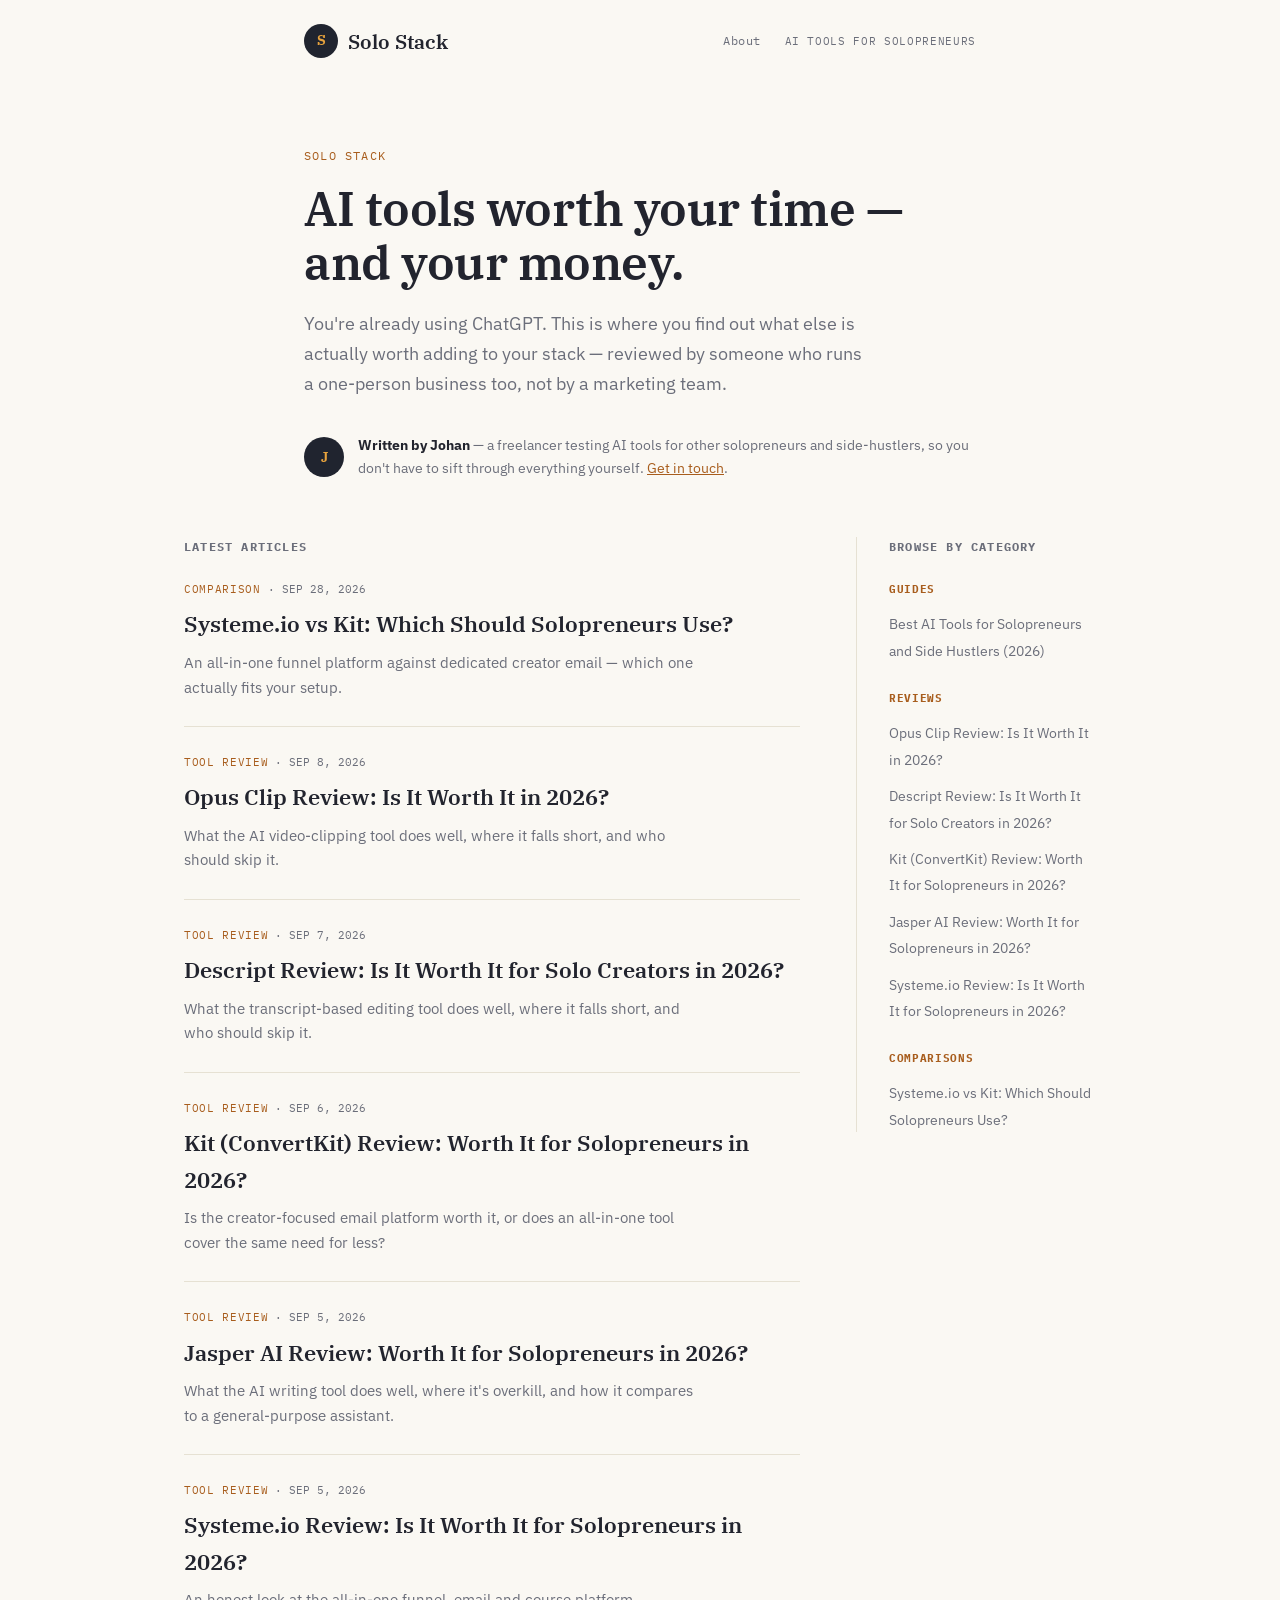
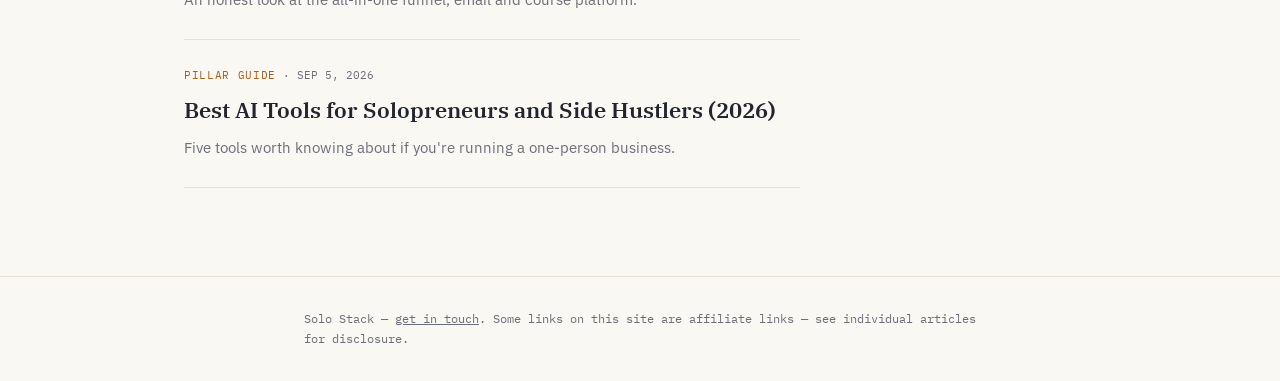
==== commit 93003499: "Merge 73e888799ec0de50b46b1feca0f67e2156b55172 into dbb2af84d59d9989476c0bd78d73d9ea99944dc8" ====
--- a/index.html
+++ b/index.html
@@ -72,9 +72,9 @@
       <h2>Latest articles</h2>
       <div class="article-list" id="article-list">
         <a class="article-card" href="articles/systeme-io-vs-kit.html">
-          <p class="kicker">Comparison<span class="card-date"> · Sep 9, 2026</span></p>
-          <h3>Systeme.io vs Kit: Which One Should Solopreneurs Actually Use?</h3>
-          <p>Funnels-and-email-in-one against email built only for creators — here's which one actually fits your business.</p>
+          <p class="kicker">Comparison<span class="card-date"> · Sep 28, 2026</span></p>
+          <h3>Systeme.io vs Kit: Which Should Solopreneurs Use?</h3>
+          <p>An all-in-one funnel platform against dedicated creator email — which one actually fits your setup.</p>
         </a>
 
         <a class="article-card" href="articles/opus-clip-review.html">
@@ -125,13 +125,6 @@
           </ul>
         </div>
 
-        <div class="sidebar-cat" id="comparisons">
-          <h3>Comparisons</h3>
-          <ul>
-            <li><a href="articles/systeme-io-vs-kit.html">Systeme.io vs Kit: Which One Should Solopreneurs Actually Use?</a></li>
-          </ul>
-        </div>
-
         <div class="sidebar-cat" id="reviews">
           <h3>Reviews</h3>
           <ul>
@@ -140,6 +133,13 @@
             <li><a href="articles/kit-convertkit-review.html">Kit (ConvertKit) Review: Worth It for Solopreneurs in 2026?</a></li>
             <li><a href="articles/jasper-ai-review.html">Jasper AI Review: Worth It for Solopreneurs in 2026?</a></li>
             <li><a href="articles/systeme-io-review.html">Systeme.io Review: Is It Worth It for Solopreneurs in 2026?</a></li>
+          </ul>
+        </div>
+
+        <div class="sidebar-cat" id="comparisons">
+          <h3>Comparisons</h3>
+          <ul>
+            <li><a href="articles/systeme-io-vs-kit.html">Systeme.io vs Kit: Which Should Solopreneurs Use?</a></li>
           </ul>
         </div>
       </div>
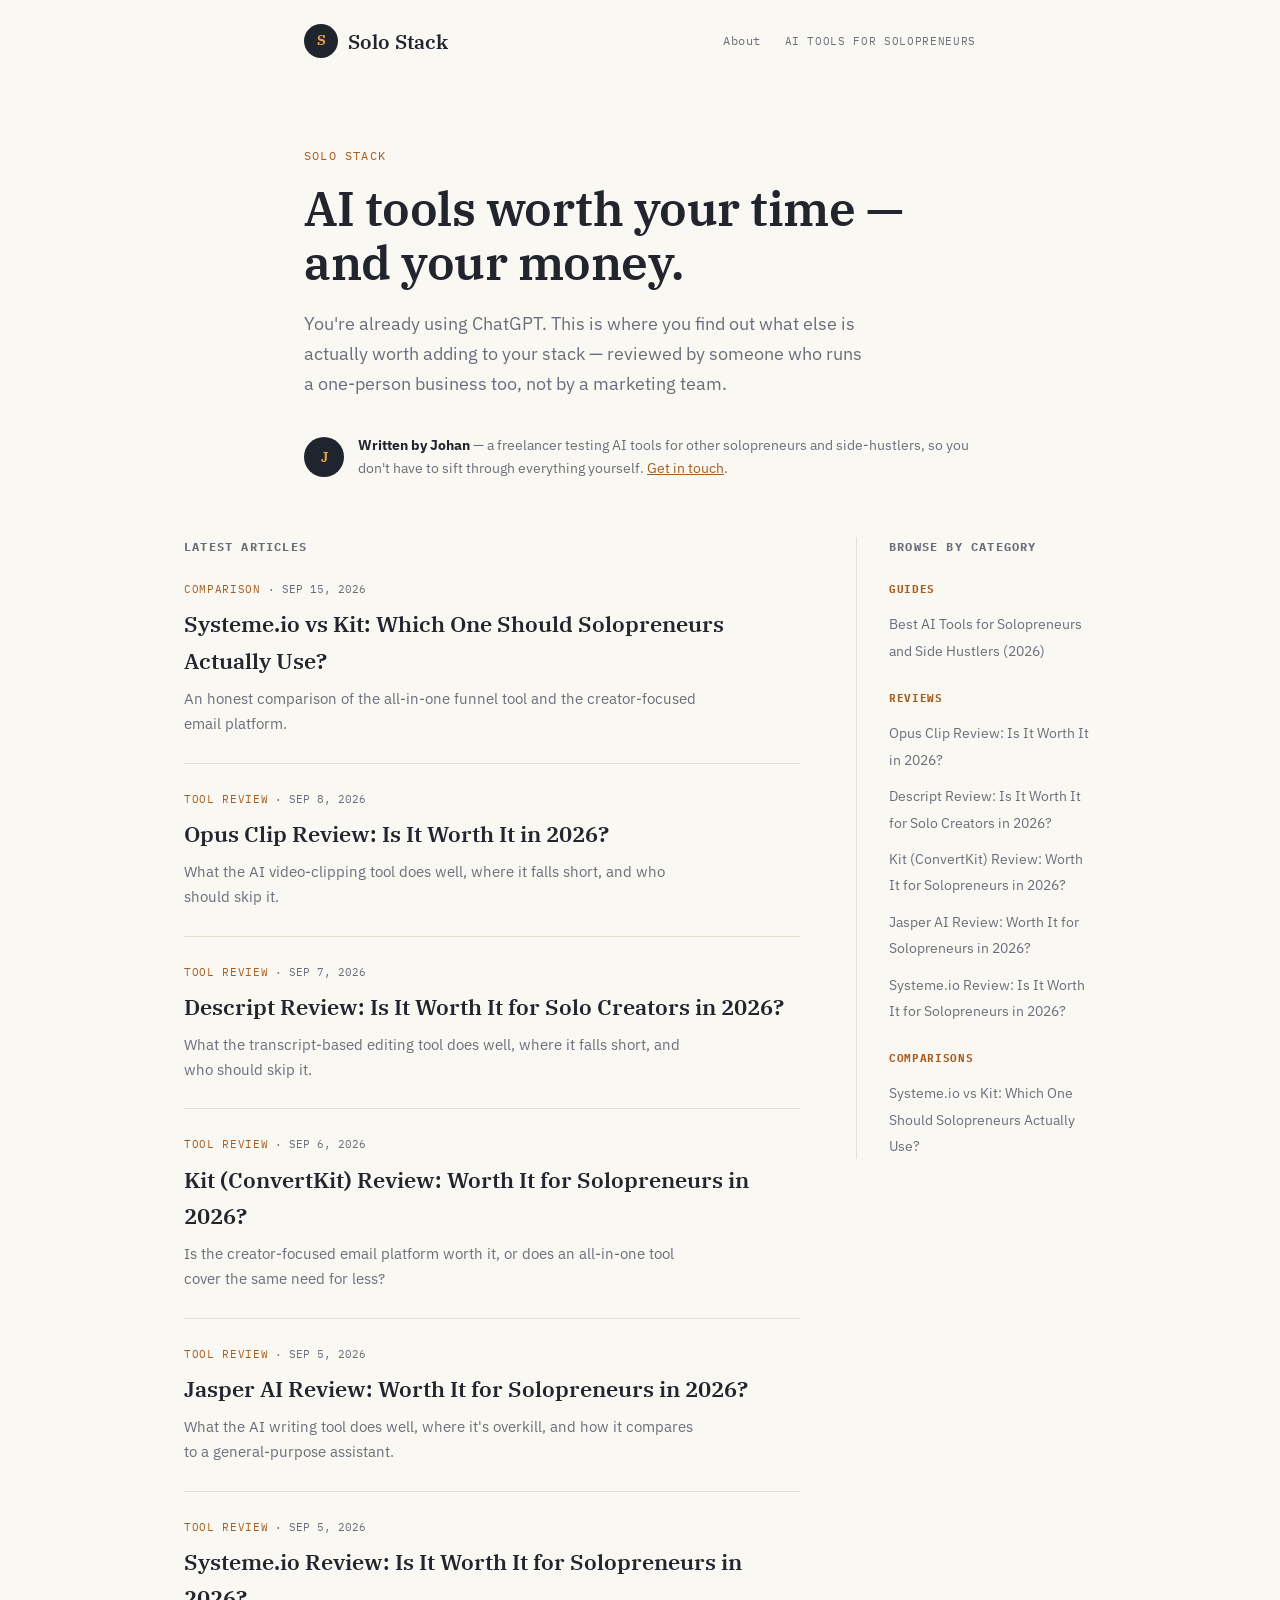
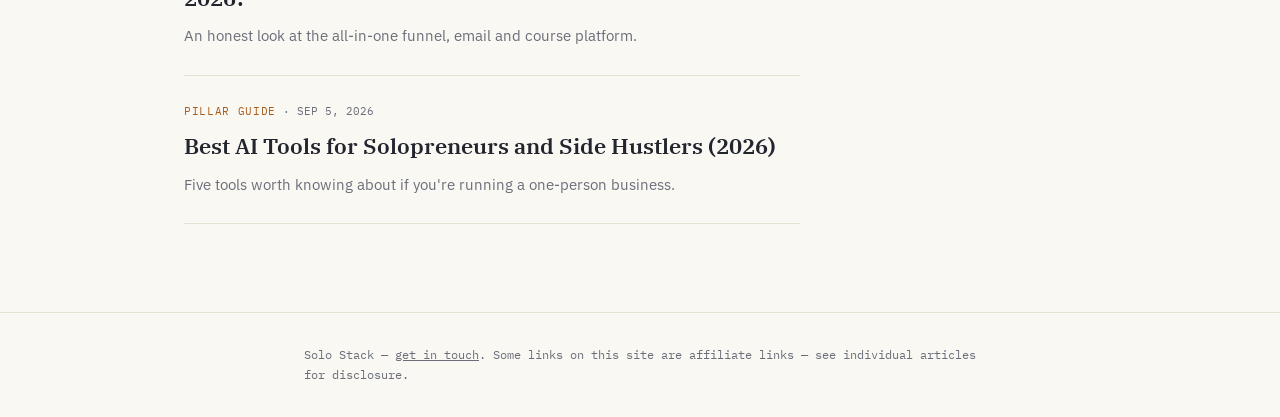
==== commit dddd55da: "Merge ad7218f4f62a6dae6da7be991ba8d45717883fb3 into dbb2af84d59d9989476c0bd78d73d9ea99944dc8" ====
--- a/index.html
+++ b/index.html
@@ -72,9 +72,9 @@
       <h2>Latest articles</h2>
       <div class="article-list" id="article-list">
         <a class="article-card" href="articles/systeme-io-vs-kit.html">
-          <p class="kicker">Comparison<span class="card-date"> · Sep 28, 2026</span></p>
-          <h3>Systeme.io vs Kit: Which Should Solopreneurs Use?</h3>
-          <p>An all-in-one funnel platform against dedicated creator email — which one actually fits your setup.</p>
+          <p class="kicker">Comparison<span class="card-date"> · Sep 15, 2026</span></p>
+          <h3>Systeme.io vs Kit: Which One Should Solopreneurs Actually Use?</h3>
+          <p>An honest comparison of the all-in-one funnel tool and the creator-focused email platform.</p>
         </a>
 
         <a class="article-card" href="articles/opus-clip-review.html">
@@ -139,7 +139,7 @@
         <div class="sidebar-cat" id="comparisons">
           <h3>Comparisons</h3>
           <ul>
-            <li><a href="articles/systeme-io-vs-kit.html">Systeme.io vs Kit: Which Should Solopreneurs Use?</a></li>
+            <li><a href="articles/systeme-io-vs-kit.html">Systeme.io vs Kit: Which One Should Solopreneurs Actually Use?</a></li>
           </ul>
         </div>
       </div>
